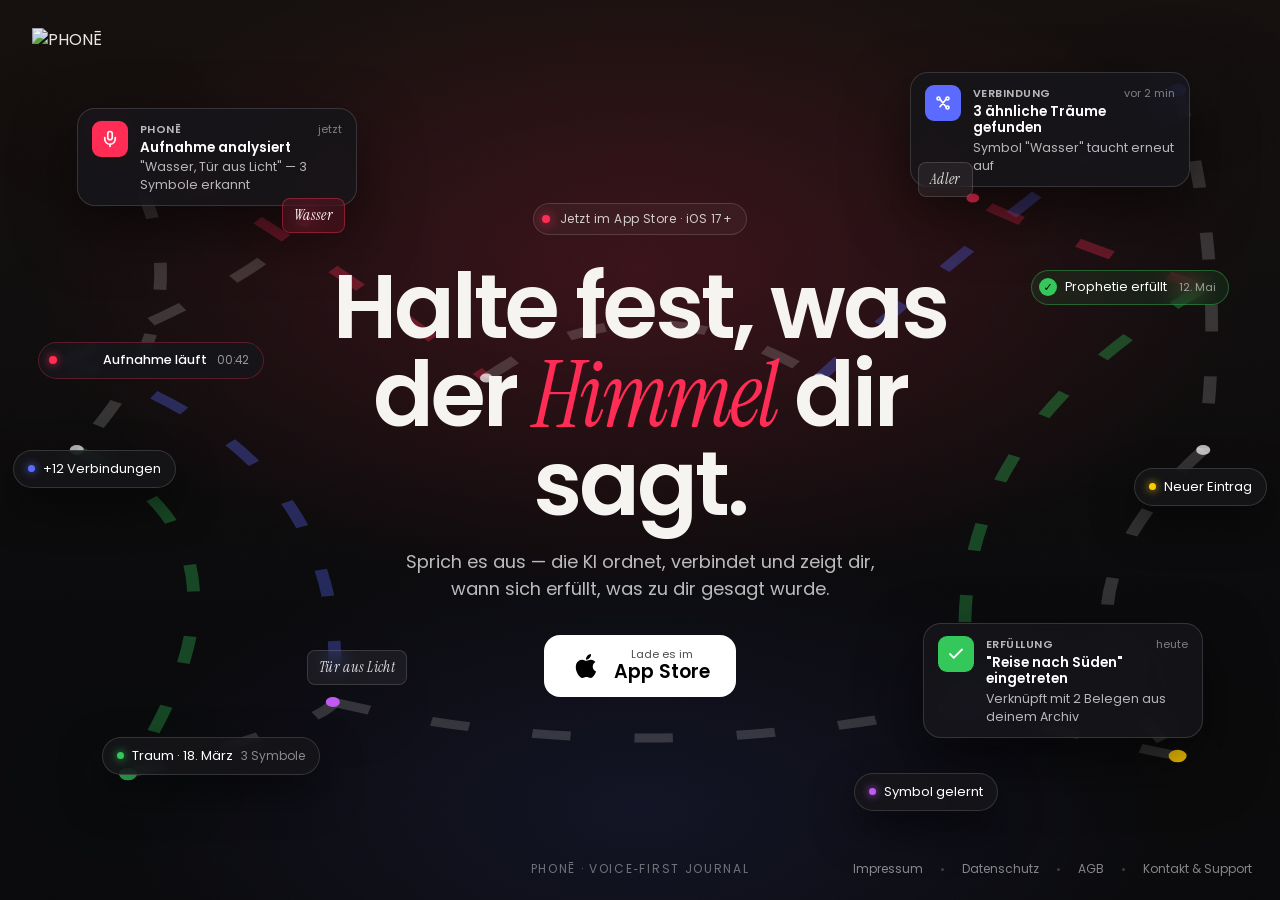
==== PHONE Landing.html @ b9393351 "Initial commit: PHONE landing page website Co-Authored-By: Claude Opus 4.6 <noreply@anthropic.com>" ====
<!doctype html>
<html lang="de">
<head>
<meta charset="utf-8">
<title>PHONĒ — Halte fest, was der Himmel dir sagt</title>
<meta name="viewport" content="width=device-width,initial-scale=1">
<meta name="description" content="PHONĒ — Halte fest, was der Himmel dir sagt. Verfügbar im App Store.">
<link rel="preconnect" href="https://fonts.googleapis.com">
<link rel="preconnect" href="https://fonts.gstatic.com" crossorigin>
<link href="https://fonts.googleapis.com/css2?family=Poppins:wght@300;400;500;600;700;800&family=Instrument+Serif:ital@0;1&display=swap" rel="stylesheet">
<style>
  :root {
    --bg: #0a0a0c;
    --text: #f5f4f1;
    --muted: #8a8a92;
    --line: rgba(255,255,255,.08);
    --line-2: rgba(255,255,255,.14);
    --brand: #FF2D55;
    --brand-soft: #ff4f72;
    --green: #34C759;
    --blue: #5B6BFF;
    --yellow: #FFCC00;
    --purple: #BF5AF2;
  }
  * { box-sizing: border-box; }
  html, body {
    margin: 0; padding: 0;
    height: 100%;
    overflow: hidden;
    background: var(--bg);
    color: var(--text);
  }
  body {
    font-family: "Poppins", -apple-system, system-ui, sans-serif;
    -webkit-font-smoothing: antialiased;
    line-height: 1.5;
  }
  a { color: inherit; text-decoration: none; }
  .serif { font-family: "Instrument Serif", "Times New Roman", serif; font-style: italic; font-weight: 400; }

  .stage {
    position: fixed; inset: 0;
    overflow: hidden;
    display: grid; place-items: center;
    background:
      radial-gradient(ellipse 80% 60% at 50% 30%, rgba(255,45,85,.18), transparent 60%),
      radial-gradient(ellipse 70% 50% at 50% 90%, rgba(91,107,255,.10), transparent 60%),
      linear-gradient(180deg, #15100e 0%, #0a0a0c 70%);
  }
  .stage::after {
    content: ''; position: absolute; inset: 0; pointer-events: none;
    opacity: .35;
    background-image: url("data:image/svg+xml;utf8,<svg xmlns='http://www.w3.org/2000/svg' width='200' height='200'><filter id='n'><feTurbulence baseFrequency='.9' numOctaves='2' stitchTiles='stitch'/><feColorMatrix values='0 0 0 0 1 0 0 0 0 1 0 0 0 0 1 0 0 0 .12 0'/></filter><rect width='100%25' height='100%25' filter='url(%23n)'/></svg>");
    mix-blend-mode: overlay;
  }

  /* Logo top-left */
  .top-logo {
    position: absolute; top: 28px; left: 32px;
    z-index: 50;
  }
  .top-logo img { height: 22px; opacity: .95; }

  /* Footer mark bottom */
  .bot-mark {
    position: absolute; bottom: 22px; left: 50%; transform: translateX(-50%);
    z-index: 50;
    color: rgba(255,255,255,.4);
    font-size: 12px; letter-spacing: .14em; text-transform: uppercase;
  }

  /* Footer links bottom-right */
  .foot-links {
    position: absolute; bottom: 22px; right: 28px;
    z-index: 50;
    display: flex; gap: 18px;
    font-size: 12px;
    color: rgba(255,255,255,.5);
  }
  .foot-links a {
    transition: color .2s ease;
    position: relative;
  }
  .foot-links a:hover { color: #fff; }
  .foot-links .sep {
    width: 3px; height: 3px; border-radius: 50%;
    background: rgba(255,255,255,.2);
    align-self: center;
  }

  /* Center content */
  .center {
    position: relative;
    z-index: 30;
    text-align: center;
    max-width: 760px;
    padding: 0 24px;
  }
  .eyebrow {
    display: inline-flex; align-items: center; gap: 10px;
    padding: 6px 14px 6px 8px;
    border: 1px solid var(--line-2);
    border-radius: 999px;
    background: rgba(255,255,255,.04);
    font-size: 12px; letter-spacing: .04em;
    color: rgba(255,255,255,.78);
    margin-bottom: 28px;
    backdrop-filter: blur(10px);
    -webkit-backdrop-filter: blur(10px);
  }
  .eyebrow .dot {
    width: 8px; height: 8px; border-radius: 50%; background: var(--brand);
    box-shadow: 0 0 12px var(--brand);
    animation: pulse 2s ease-in-out infinite;
  }
  @keyframes pulse { 0%,100% { opacity: 1 } 50% { opacity: .4 } }

  h1 {
    font-size: clamp(44px, 7vw, 96px);
    line-height: .98;
    font-weight: 600;
    letter-spacing: -.035em;
    margin: 0 0 22px;
    text-wrap: balance;
  }
  h1 .accent { color: var(--brand); }
  p.lead {
    font-size: clamp(15px, 1.4vw, 18px);
    color: rgba(255,255,255,.72);
    max-width: 520px;
    margin: 0 auto 32px;
    text-wrap: pretty;
  }

  .appstore-btn {
    display: inline-flex; align-items: center; gap: 12px;
    padding: 14px 26px;
    background: #fff; color: #000;
    border-radius: 16px;
    transition: transform .2s, box-shadow .2s;
  }
  .appstore-btn:hover { transform: translateY(-2px); box-shadow: 0 18px 40px rgba(255,255,255,.2); }
  .appstore-btn .small { font-size: 11px; line-height: 1; opacity: .7; }
  .appstore-btn .big { font-size: 19px; font-weight: 600; line-height: 1.1; margin-top: 2px; }

  /* Connection threads SVG layer */
  .threads {
    position: absolute; inset: 0;
    width: 100%; height: 100%;
    z-index: 5;
    pointer-events: none;
    overflow: visible;
  }
  .thread-line {
    fill: none;
    stroke: rgba(255,255,255,.16);
    stroke-width: 1;
    stroke-dasharray: 3 5;
    animation: dash 24s linear infinite;
  }
  .thread-line.brand { stroke: rgba(255,45,85,.32); }
  .thread-line.blue  { stroke: rgba(91,107,255,.32); }
  .thread-line.green { stroke: rgba(52,199,89,.32); }
  @keyframes dash { to { stroke-dashoffset: -200; } }
  .thread-dot {
    fill: rgba(255,255,255,.7);
    filter: drop-shadow(0 0 4px rgba(255,255,255,.6));
  }
  .thread-dot.brand { fill: var(--brand); filter: drop-shadow(0 0 6px var(--brand)); }
  .thread-dot.blue  { fill: var(--blue);  filter: drop-shadow(0 0 6px var(--blue)); }
  .thread-dot.green { fill: var(--green); filter: drop-shadow(0 0 6px var(--green)); }
  .thread-dot.yellow{ fill: var(--yellow); filter: drop-shadow(0 0 6px var(--yellow)); }
  .thread-dot.purple{ fill: var(--purple); filter: drop-shadow(0 0 6px var(--purple)); }

  /* Floating items — pills, labels, notifications */
  .floater {
    position: absolute;
    z-index: 10;
    will-change: transform;
    animation-name: drift;
    animation-timing-function: ease-in-out;
    animation-iteration-count: infinite;
    animation-direction: alternate;
  }
  @keyframes drift {
    0%   { transform: translate(0,0) rotate(var(--rot,0deg)); }
    50%  { transform: translate(var(--dx,8px), var(--dy,-10px)) rotate(calc(var(--rot,0deg) + var(--rotd,1deg))); }
    100% { transform: translate(calc(var(--dx,8px) * -.5), calc(var(--dy,-10px) * -1)) rotate(calc(var(--rot,0deg) - var(--rotd,1deg))); }
  }

  /* Notification card (stylized iOS) */
  .notif {
    width: 280px;
    background: rgba(22,22,26,.85);
    backdrop-filter: blur(20px) saturate(140%);
    -webkit-backdrop-filter: blur(20px) saturate(140%);
    border: 1px solid var(--line-2);
    border-radius: 18px;
    padding: 12px 14px;
    display: flex; align-items: flex-start; gap: 12px;
    box-shadow: 0 24px 60px rgba(0,0,0,.55);
  }
  .notif .ic {
    width: 36px; height: 36px;
    border-radius: 9px;
    flex-shrink: 0;
    display: grid; place-items: center;
    background: var(--brand);
  }
  .notif .ic.blue { background: var(--blue); }
  .notif .ic.green { background: var(--green); }
  .notif .ic svg { width: 18px; height: 18px; }
  .notif .body { flex: 1; min-width: 0; }
  .notif .row { display: flex; justify-content: space-between; align-items: baseline; gap: 8px; }
  .notif .app { font-size: 11px; font-weight: 600; letter-spacing: .04em; color: rgba(255,255,255,.7); text-transform: uppercase; }
  .notif .time { font-size: 11px; color: rgba(255,255,255,.45); flex-shrink: 0; }
  .notif .title { font-size: 13.5px; font-weight: 600; color: #fff; margin-top: 2px; line-height: 1.25; }
  .notif .msg { font-size: 12.5px; color: rgba(255,255,255,.7); margin-top: 2px; line-height: 1.4;
    overflow: hidden; display: -webkit-box; -webkit-line-clamp: 2; -webkit-box-orient: vertical; }

  /* Pill / chip */
  .pill {
    display: inline-flex; align-items: center; gap: 8px;
    padding: 8px 14px;
    border-radius: 999px;
    background: rgba(22,22,26,.82);
    backdrop-filter: blur(14px);
    -webkit-backdrop-filter: blur(14px);
    border: 1px solid var(--line-2);
    font-size: 13px; color: #fff;
    box-shadow: 0 18px 40px rgba(0,0,0,.5);
    white-space: nowrap;
  }
  .pill .pdot {
    width: 7px; height: 7px; border-radius: 50%;
    background: var(--brand);
    box-shadow: 0 0 8px var(--brand);
  }
  .pill.blue   .pdot { background: var(--blue);   box-shadow: 0 0 8px var(--blue); }
  .pill.green  .pdot { background: var(--green);  box-shadow: 0 0 8px var(--green); }
  .pill.yellow .pdot { background: var(--yellow); box-shadow: 0 0 8px var(--yellow); }
  .pill.purple .pdot { background: var(--purple); box-shadow: 0 0 8px var(--purple); }
  .pill .meta { color: rgba(255,255,255,.5); font-size: 12px; }

  /* Label tag — looks like a category tag */
  .label-tag {
    display: inline-flex; align-items: center; gap: 6px;
    padding: 5px 11px;
    border-radius: 8px;
    background: rgba(255,255,255,.06);
    border: 1px solid var(--line-2);
    font-size: 12px;
    letter-spacing: .02em;
    color: rgba(255,255,255,.85);
    backdrop-filter: blur(10px);
    -webkit-backdrop-filter: blur(10px);
    font-family: "Instrument Serif", serif;
    font-style: italic;
    font-size: 15px;
  }
  .label-tag.brand { color: #fff; background: rgba(255,45,85,.14); border-color: rgba(255,45,85,.4); }

  /* Mini chip with check (fulfilled prophecy) */
  .check-chip {
    display: inline-flex; align-items: center; gap: 8px;
    padding: 7px 12px 7px 7px;
    background: rgba(52,199,89,.1);
    border: 1px solid rgba(52,199,89,.4);
    border-radius: 999px;
    font-size: 12.5px; color: #fff;
    backdrop-filter: blur(10px);
    -webkit-backdrop-filter: blur(10px);
  }
  .check-chip .ck {
    width: 18px; height: 18px; border-radius: 50%;
    background: var(--green); color: #000;
    display: grid; place-items: center;
    font-weight: 800; font-size: 11px;
    flex-shrink: 0;
  }
  .check-chip .meta { color: rgba(255,255,255,.55); font-size: 11px; margin-left: 4px; }

  /* Waveform mini */
  .wave-chip {
    display: inline-flex; align-items: center; gap: 10px;
    padding: 8px 14px 8px 10px;
    background: rgba(22,22,26,.85);
    border: 1px solid rgba(255,45,85,.3);
    border-radius: 999px;
    backdrop-filter: blur(14px);
    -webkit-backdrop-filter: blur(14px);
  }
  .wave-chip .rec {
    width: 8px; height: 8px; border-radius: 50%;
    background: var(--brand);
    box-shadow: 0 0 10px var(--brand);
    animation: pulse 1.4s ease-in-out infinite;
  }
  .wave-chip .wave-bars {
    display: flex; align-items: center; gap: 2px;
    height: 14px;
  }
  .wave-chip .wave-bars span {
    width: 2px; background: var(--brand-soft); border-radius: 2px;
    animation: wbar 1.2s ease-in-out infinite;
  }
  @keyframes wbar { 0%,100% { height: 20%; } 50% { height: 100%; } }
  .wave-chip .label { font-size: 12.5px; color: #fff; font-weight: 500; }
  .wave-chip .time { font-family: "Poppins"; font-size: 11.5px; color: rgba(255,255,255,.55); font-variant-numeric: tabular-nums; }

  /* Position helpers — desktop */
  .f1 { top: 12%; left: 6%;   --dx: 12px;  --dy: -14px; --rot: -3deg; --rotd: 1.2deg; animation-duration: 9s; }
  .f2 { top: 8%;  right: 7%;  --dx: -10px; --dy: -12px; --rot: 4deg;  --rotd: 1.5deg; animation-duration: 11s; }
  .f3 { top: 38%; left: 3%;   --dx: 14px;  --dy: 8px;   --rot: -6deg; --rotd: 1.8deg; animation-duration: 8.5s; }
  .f4 { top: 30%; right: 4%;  --dx: -12px; --dy: 10px;  --rot: 5deg;  --rotd: 1.5deg; animation-duration: 10s; }
  .f5 { bottom: 14%; left: 8%; --dx: 10px; --dy: -10px; --rot: -4deg; --rotd: 1.3deg; animation-duration: 12s; }
  .f6 { bottom: 18%; right: 6%; --dx: -14px; --dy: -8px; --rot: 6deg; --rotd: 1.6deg; animation-duration: 9.5s; }
  .f7 { top: 22%; left: 22%;  --dx: 8px;   --dy: -8px;  --rot: -8deg; --rotd: 2deg;  animation-duration: 13s; }
  .f8 { top: 18%; right: 24%; --dx: -8px;  --dy: 10px;  --rot: 7deg;  --rotd: 1.6deg; animation-duration: 10.5s; }
  .f9 { bottom: 24%; left: 24%; --dx: 10px; --dy: 10px; --rot: -5deg; --rotd: 1.4deg; animation-duration: 11.5s; }
  .f10{ bottom: 10%; right: 22%; --dx: -10px; --dy: 8px; --rot: 4deg; --rotd: 1.6deg; animation-duration: 9s; }
  .f11{ top: 50%; left: 1%;   --dx: 8px;   --dy: -12px; --rot: -10deg; --rotd: 1deg; animation-duration: 14s; }
  .f12{ top: 52%; right: 1%;  --dx: -8px;  --dy: -10px; --rot: 8deg;  --rotd: 1deg; animation-duration: 13s; }

  /* ─── Tablet ─── */
  @media (max-width: 980px) {
    .top-logo { top: 22px; left: 22px; }
    .top-logo img { height: 20px; }
    .notif { width: 240px; }
    .f7, .f8, .f9, .f10 { display: none; }
    .f1 { top: 6%;  left: 4%; }
    .f2 { top: 4%;  right: 4%; }
    .f3 { top: 34%; left: -2%; }
    .f4 { top: 28%; right: -2%; }
    .f5 { bottom: 10%; left: 2%; }
    .f6 { bottom: 12%; right: 2%; }
    .f11{ top: 56%; left: -4%; }
    .f12{ top: 58%; right: -4%; }
  }

  /* ─── Mobile ─── */
  @media (max-width: 640px) {
    .center { padding: 0 18px; max-width: 100%; }
    h1 { font-size: clamp(34px, 11vw, 56px); margin-bottom: 18px; line-height: 1; }
    p.lead { font-size: 14.5px; margin-bottom: 26px; max-width: 360px; }
    .eyebrow { font-size: 11px; margin-bottom: 22px; padding: 5px 12px 5px 7px; }
    .appstore-btn { padding: 12px 22px; gap: 10px; }
    .appstore-btn svg { width: 26px; height: 26px; }
    .appstore-btn .big { font-size: 17px; }

    .top-logo { top: 18px; left: 18px; }
    .top-logo img { height: 18px; }
    .bot-mark { display: none; }
    .foot-links {
      bottom: 14px; right: 14px; left: 14px;
      justify-content: center;
      flex-wrap: wrap; gap: 10px;
      font-size: 10.5px;
    }
    .foot-links .sep { width: 2px; height: 2px; }

    /* Compact floaters: smaller notif, tighter pills */
    .notif { width: 180px; padding: 9px 10px; gap: 9px; border-radius: 14px; }
    .notif .ic { width: 28px; height: 28px; border-radius: 7px; }
    .notif .ic svg { width: 14px; height: 14px; }
    .notif .app { font-size: 9.5px; }
    .notif .time { font-size: 9.5px; }
    .notif .title { font-size: 11.5px; }
    .notif .msg { font-size: 10.5px; -webkit-line-clamp: 2; }
    .pill { font-size: 11px; padding: 6px 11px; gap: 6px; }
    .pill .pdot { width: 6px; height: 6px; }
    .pill .meta { font-size: 10px; }
    .label-tag { font-size: 13px; padding: 4px 10px; }
    .check-chip { font-size: 11px; padding: 5px 10px 5px 5px; }
    .check-chip .ck { width: 16px; height: 16px; font-size: 10px; }
    .check-chip .meta { font-size: 10px; }
    .wave-chip { padding: 6px 11px 6px 8px; gap: 7px; }
    .wave-chip .label { font-size: 11px; }
    .wave-chip .time { font-size: 10px; }
    .wave-chip .wave-bars { height: 11px; }

    /* Hide secondary clutter on phones — keep frame readable */
    .f7, .f8, .f9, .f10, .f11, .f12 { display: none; }

    /* 4 floaters at the corners + 2 mid-edges, hugging the edges */
    .f1 { top: 9%;  left: 3%;  --dx: 6px;  --dy: -8px; }
    .f2 { top: 7%;  right: 3%; --dx: -6px; --dy: -8px; }
    .f3 { top: 42%; left: -22%; --dx: 8px; --dy: 6px; }   /* peek in from edge */
    .f4 { top: 38%; right: -22%; --dx: -8px; --dy: 6px; }
    .f5 { bottom: 8%; left: 3%;  --dx: 6px; --dy: -6px; }
    .f6 { bottom: 10%; right: 3%; --dx: -6px; --dy: -6px; }
  }

  /* ─── Very small / portrait phones ─── */
  @media (max-width: 400px) {
    h1 { font-size: clamp(30px, 11vw, 44px); }
    .notif { width: 160px; }
    .f3, .f4 { display: none; }
    .f1 { top: 7%; left: 2%; }
    .f2 { top: 5%; right: 2%; }
    .f5 { bottom: 7%; left: 2%; }
    .f6 { bottom: 9%; right: 2%; }
  }

  /* ─── Short viewports (landscape phones) ─── */
  @media (max-height: 640px) and (max-width: 900px) {
    .center { transform: scale(.92); }
    h1 { margin-bottom: 14px; }
    p.lead { margin-bottom: 20px; }
    .eyebrow { margin-bottom: 16px; }
  }
</style>
</head>
<body>

<div class="stage" data-screen-label="01 Hero">

  <a href="#" class="top-logo">
    <img src="assets/landing/logo_schrift_weis.png" alt="PHONĒ">
  </a>

  <!-- Connection threads (SVG) -->
  <svg class="threads" viewBox="0 0 100 100" preserveAspectRatio="none">
    <!-- left side threads -->
    <path class="thread-line brand" d="M 8 14 Q 25 28, 38 42" />
    <path class="thread-line"       d="M 8 14 Q 18 32, 6 50" />
    <path class="thread-line green" d="M 6 50 Q 22 60, 10 86" />
    <path class="thread-line"       d="M 5 40 Q 22 30, 24 24" />
    <path class="thread-line blue"  d="M 5 40 Q 28 50, 26 78" />
    <path class="thread-line"       d="M 10 86 Q 26 80, 26 78" />

    <!-- right side threads -->
    <path class="thread-line blue"  d="M 92 10 Q 78 24, 64 42" />
    <path class="thread-line"       d="M 92 10 Q 96 30, 94 50" />
    <path class="thread-line"       d="M 94 50 Q 80 68, 92 84" />
    <path class="thread-line brand" d="M 94 32 Q 78 24, 76 22" />
    <path class="thread-line green" d="M 94 32 Q 72 50, 76 78" />
    <path class="thread-line"       d="M 92 84 Q 78 80, 76 78" />

    <!-- cross-connectors top to center area -->
    <path class="thread-line"       d="M 38 42 Q 50 30, 64 42" />
    <path class="thread-line"       d="M 26 78 Q 50 86, 76 78" />

    <!-- dots at thread joints -->
    <circle class="thread-dot brand"  cx="8"  cy="14" r=".7"/>
    <circle class="thread-dot"        cx="6"  cy="50" r=".55"/>
    <circle class="thread-dot green"  cx="10" cy="86" r=".7"/>
    <circle class="thread-dot blue"   cx="92" cy="10" r=".7"/>
    <circle class="thread-dot"        cx="94" cy="50" r=".55"/>
    <circle class="thread-dot yellow" cx="92" cy="84" r=".7"/>
    <circle class="thread-dot"        cx="38" cy="42" r=".5"/>
    <circle class="thread-dot"        cx="64" cy="42" r=".5"/>
    <circle class="thread-dot purple" cx="26" cy="78" r=".55"/>
    <circle class="thread-dot purple" cx="76" cy="78" r=".55"/>
    <circle class="thread-dot brand"  cx="24" cy="24" r=".5"/>
    <circle class="thread-dot brand"  cx="76" cy="22" r=".5"/>
  </svg>

  <!-- ── Floating items ── -->

  <!-- Top-left: notification -->
  <div class="floater f1">
    <div class="notif">
      <div class="ic">
        <svg viewBox="0 0 24 24" fill="none" stroke="#fff" stroke-width="2.2" stroke-linecap="round" stroke-linejoin="round"><rect x="9" y="2" width="6" height="11" rx="3"/><path d="M5 10v2a7 7 0 0 0 14 0v-2"/><line x1="12" y1="19" x2="12" y2="22"/></svg>
      </div>
      <div class="body">
        <div class="row">
          <span class="app">PHONĒ</span>
          <span class="time">jetzt</span>
        </div>
        <div class="title">Aufnahme analysiert</div>
        <div class="msg">"Wasser, Tür aus Licht" — 3 Symbole erkannt</div>
      </div>
    </div>
  </div>

  <!-- Top-right: notification (connection) -->
  <div class="floater f2">
    <div class="notif">
      <div class="ic blue">
        <svg viewBox="0 0 24 24" fill="none" stroke="#fff" stroke-width="2.2" stroke-linecap="round"><circle cx="6" cy="6" r="2"/><circle cx="18" cy="18" r="2"/><circle cx="18" cy="6" r="2"/><path d="m8 7 8 10M16 7 8 17"/></svg>
      </div>
      <div class="body">
        <div class="row">
          <span class="app">Verbindung</span>
          <span class="time">vor 2 min</span>
        </div>
        <div class="title">3 ähnliche Träume gefunden</div>
        <div class="msg">Symbol "Wasser" taucht erneut auf</div>
      </div>
    </div>
  </div>

  <!-- Mid-left: wave chip (recording) -->
  <div class="floater f3">
    <div class="wave-chip">
      <span class="rec"></span>
      <div class="wave-bars">
        <span style="animation-delay:0s"></span>
        <span style="animation-delay:.1s"></span>
        <span style="animation-delay:.2s"></span>
        <span style="animation-delay:.3s"></span>
        <span style="animation-delay:.15s"></span>
        <span style="animation-delay:.05s"></span>
        <span style="animation-delay:.25s"></span>
      </div>
      <span class="label">Aufnahme läuft</span>
      <span class="time">00:42</span>
    </div>
  </div>

  <!-- Mid-right: check chip (fulfilled) -->
  <div class="floater f4">
    <div class="check-chip">
      <span class="ck">✓</span>
      <span>Prophetie erfüllt</span>
      <span class="meta">12. Mai</span>
    </div>
  </div>

  <!-- Bottom-left: pill -->
  <div class="floater f5">
    <div class="pill green">
      <span class="pdot"></span>
      <span>Traum · 18. März</span>
      <span class="meta">3 Symbole</span>
    </div>
  </div>

  <!-- Bottom-right: notification (assistant) -->
  <div class="floater f6">
    <div class="notif">
      <div class="ic green">
        <svg viewBox="0 0 24 24" fill="none" stroke="#fff" stroke-width="2.4" stroke-linecap="round" stroke-linejoin="round"><polyline points="20 6 9 17 4 12"/></svg>
      </div>
      <div class="body">
        <div class="row">
          <span class="app">Erfüllung</span>
          <span class="time">heute</span>
        </div>
        <div class="title">"Reise nach Süden" eingetreten</div>
        <div class="msg">Verknüpft mit 2 Belegen aus deinem Archiv</div>
      </div>
    </div>
  </div>

  <!-- Inner pills: serif tags -->
  <div class="floater f7">
    <div class="label-tag brand">Wasser</div>
  </div>
  <div class="floater f8">
    <div class="label-tag">Adler</div>
  </div>
  <div class="floater f9">
    <div class="label-tag">Tür aus Licht</div>
  </div>
  <div class="floater f10">
    <div class="pill purple">
      <span class="pdot"></span>
      <span>Symbol gelernt</span>
    </div>
  </div>

  <!-- Far-edge minor pills -->
  <div class="floater f11">
    <div class="pill blue">
      <span class="pdot"></span>
      <span>+12 Verbindungen</span>
    </div>
  </div>
  <div class="floater f12">
    <div class="pill yellow">
      <span class="pdot"></span>
      <span>Neuer Eintrag</span>
    </div>
  </div>

  <!-- Center content -->
  <div class="center">
    <div class="eyebrow">
      <span class="dot"></span>
      <span>Jetzt im App Store · iOS 17+</span>
    </div>
    <h1>
      Halte fest, was<br>
      der <span class="serif accent">Himmel</span> dir sagt.
    </h1>
    <p class="lead">
      Sprich es aus — die KI ordnet, verbindet und zeigt dir, wann sich erfüllt, was zu dir gesagt wurde.
    </p>
    <a href="#" class="appstore-btn">
      <svg width="32" height="32" viewBox="0 0 24 24" fill="#000"><path d="M17.05 20.28c-.98.95-2.05.8-3.08.35-1.09-.46-2.09-.48-3.24 0-1.44.62-2.2.44-3.06-.35C2.79 15.25 3.51 7.59 9.05 7.31c1.35.07 2.29.74 3.08.8 1.18-.24 2.31-.93 3.57-.84 1.51.12 2.65.72 3.4 1.8-3.12 1.87-2.38 5.98.48 7.13-.57 1.5-1.31 2.99-2.54 4.09zM12.03 7.25c-.15-2.23 1.66-4.07 3.74-4.25.29 2.58-2.34 4.5-3.74 4.25z"/></svg>
      <div>
        <div class="small">Lade es im</div>
        <div class="big">App Store</div>
      </div>
    </a>
  </div>

  <div class="bot-mark">PHONĒ · Voice‑first Journal</div>

  <div class="foot-links">
    <a href="legal/impressum.html">Impressum</a>
    <span class="sep"></span>
    <a href="legal/datenschutz.html">Datenschutz</a>
    <span class="sep"></span>
    <a href="legal/agb.html">AGB</a>
    <span class="sep"></span>
    <a href="legal/kontakt.html">Kontakt &amp; Support</a>
  </div>

</div>

</body>
</html>
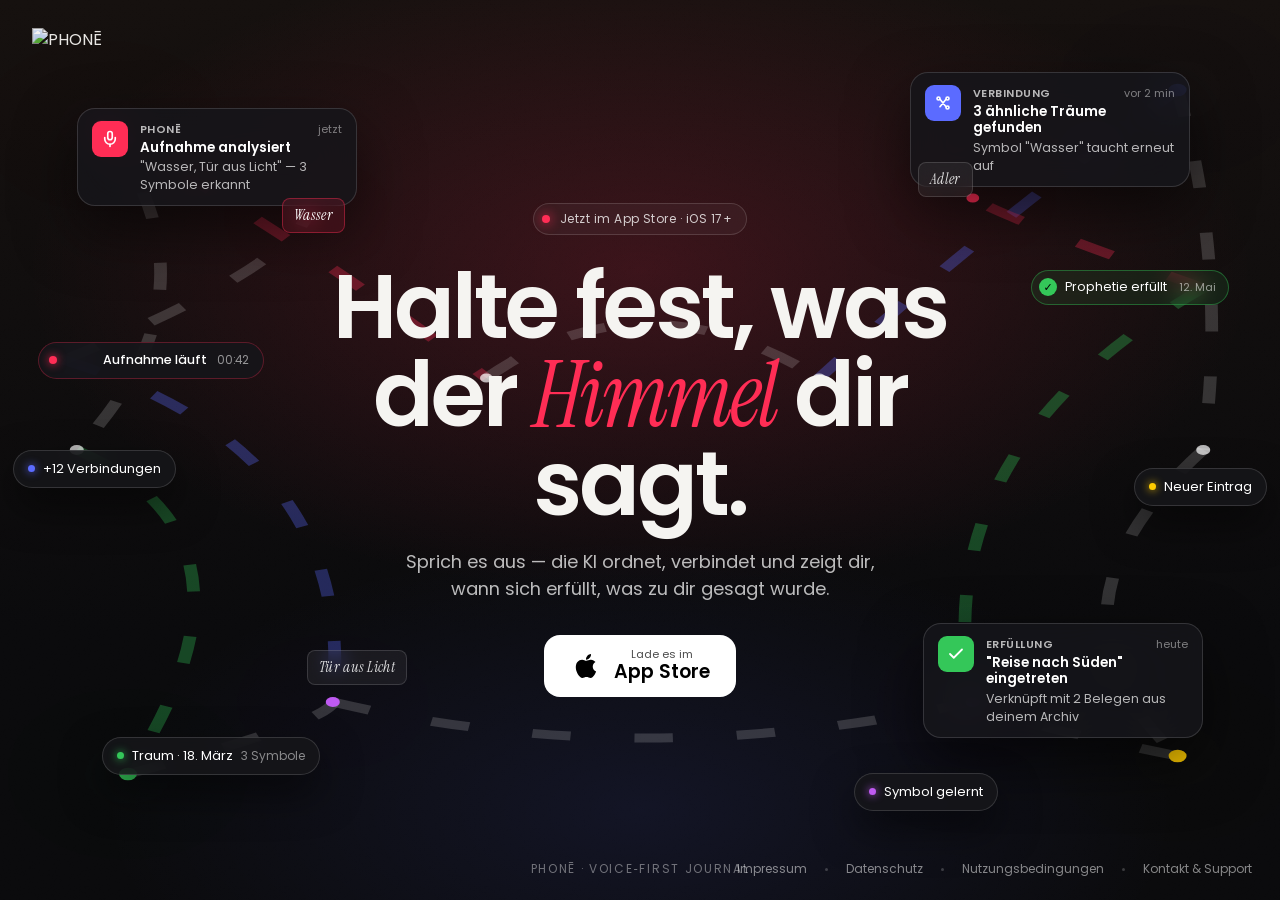
==== commit 82db4f18: "Fix legal pages with correct Notion data and add App Store link - Impressum: correct address (Garten" ====
--- a/PHONE Landing.html
+++ b/PHONE Landing.html
@@ -589,7 +589,7 @@
     <p class="lead">
       Sprich es aus — die KI ordnet, verbindet und zeigt dir, wann sich erfüllt, was zu dir gesagt wurde.
     </p>
-    <a href="#" class="appstore-btn">
+    <a href="https://apps.apple.com/de/app/phonē-träume-prophetien/id6746813152" class="appstore-btn">
       <svg width="32" height="32" viewBox="0 0 24 24" fill="#000"><path d="M17.05 20.28c-.98.95-2.05.8-3.08.35-1.09-.46-2.09-.48-3.24 0-1.44.62-2.2.44-3.06-.35C2.79 15.25 3.51 7.59 9.05 7.31c1.35.07 2.29.74 3.08.8 1.18-.24 2.31-.93 3.57-.84 1.51.12 2.65.72 3.4 1.8-3.12 1.87-2.38 5.98.48 7.13-.57 1.5-1.31 2.99-2.54 4.09zM12.03 7.25c-.15-2.23 1.66-4.07 3.74-4.25.29 2.58-2.34 4.5-3.74 4.25z"/></svg>
       <div>
         <div class="small">Lade es im</div>
@@ -605,7 +605,7 @@
     <span class="sep"></span>
     <a href="legal/datenschutz.html">Datenschutz</a>
     <span class="sep"></span>
-    <a href="legal/agb.html">AGB</a>
+    <a href="legal/agb.html">Nutzungsbedingungen</a>
     <span class="sep"></span>
     <a href="legal/kontakt.html">Kontakt &amp; Support</a>
   </div>
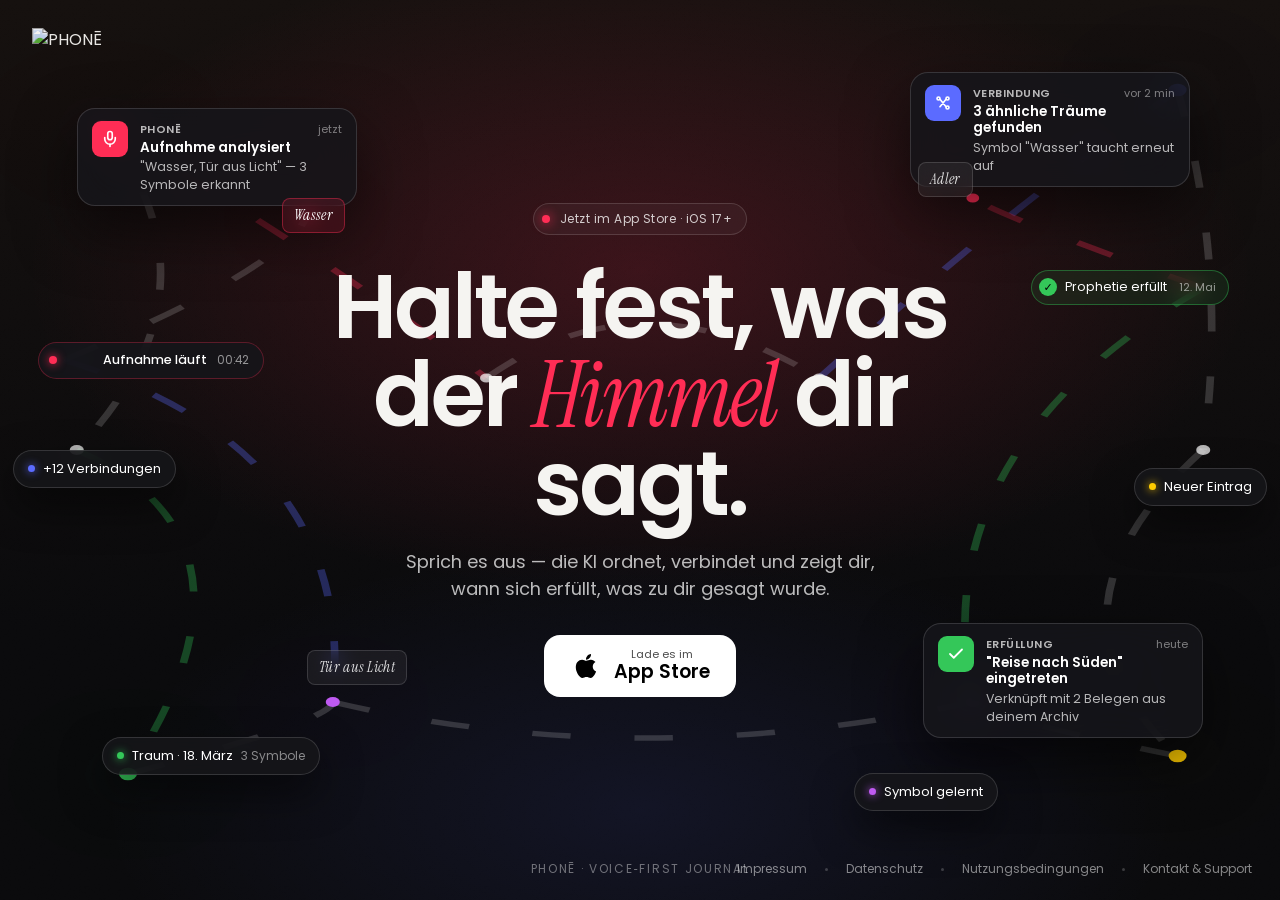
==== commit e1e5d198: "Make connection thread lines slightly thinner (1 → 0.6) Co-Authored-By: Claude Opus 4.6 <noreply@ant" ====
--- a/PHONE Landing.html
+++ b/PHONE Landing.html
@@ -154,9 +154,9 @@
   .thread-line {
     fill: none;
     stroke: rgba(255,255,255,.16);
-    stroke-width: 1;
+    stroke-width: .6;
     stroke-dasharray: 3 5;
-    animation: dash 24s linear infinite;
+    animation: dash 90s linear infinite;
   }
   .thread-line.brand { stroke: rgba(255,45,85,.32); }
   .thread-line.blue  { stroke: rgba(91,107,255,.32); }
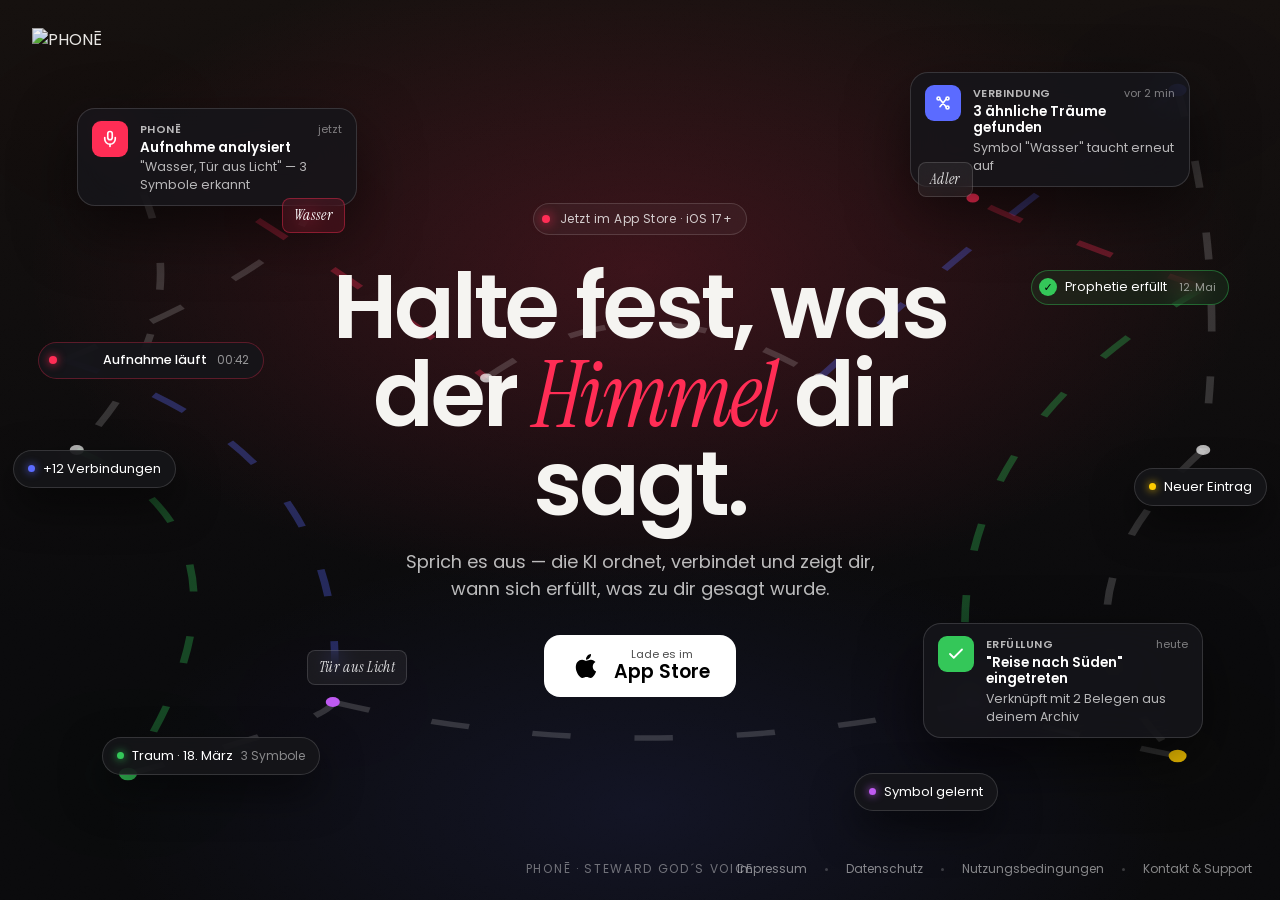
==== commit 14b4f9f2: "Update tagline to "Steward God's Voice" Co-Authored-By: Claude Opus 4.6 <noreply@anthropic.com>" ====
--- a/PHONE Landing.html
+++ b/PHONE Landing.html
@@ -598,7 +598,7 @@
     </a>
   </div>
 
-  <div class="bot-mark">PHONĒ · Voice‑first Journal</div>
+  <div class="bot-mark">PHONĒ · Steward God´s Voice</div>
 
   <div class="foot-links">
     <a href="legal/impressum.html">Impressum</a>
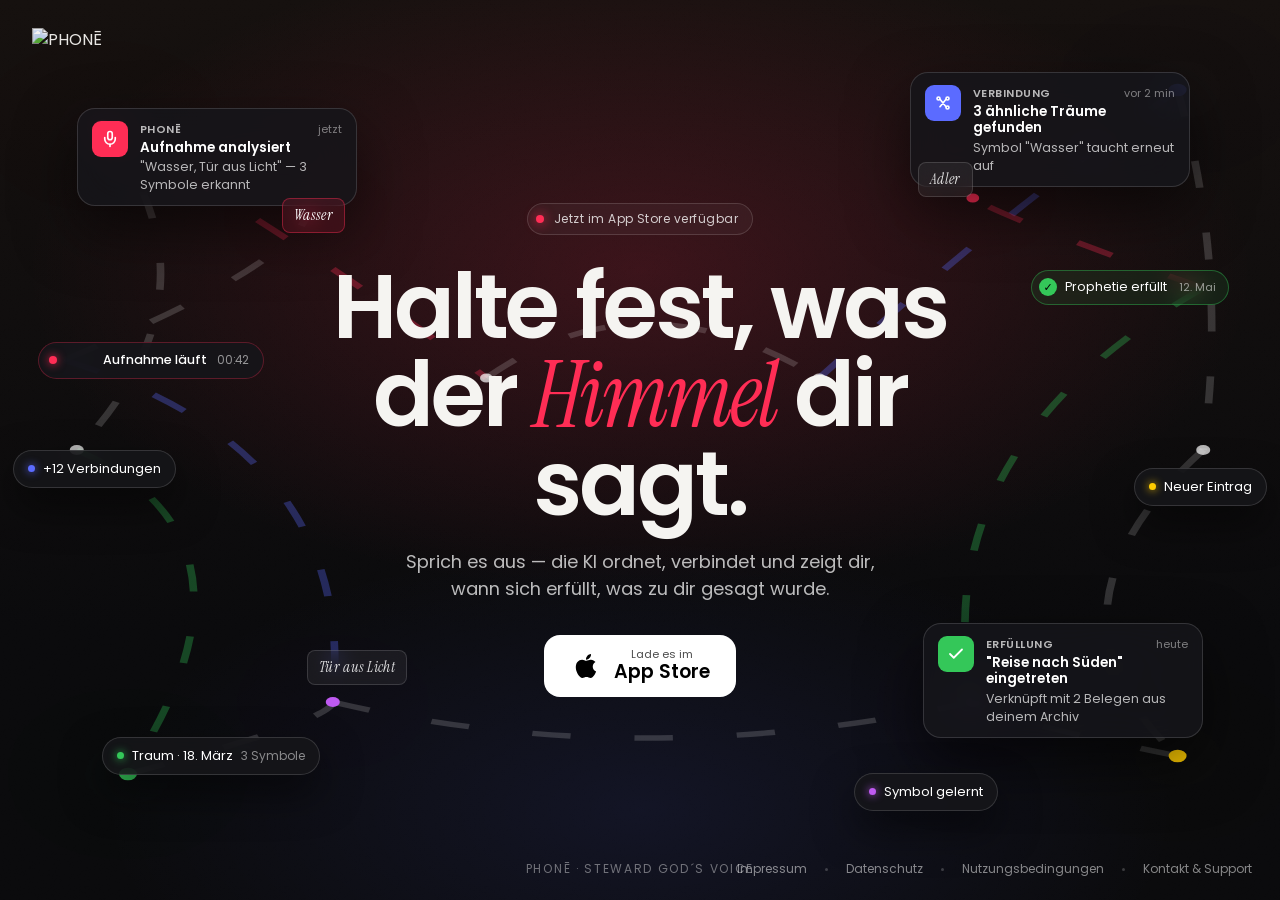
==== commit aa6baadf: "Simplify eyebrow text, remove iOS 17+ requirement Co-Authored-By: Claude Opus 4.6 <noreply@anthropic" ====
--- a/PHONE Landing.html
+++ b/PHONE Landing.html
@@ -580,7 +580,7 @@
   <div class="center">
     <div class="eyebrow">
       <span class="dot"></span>
-      <span>Jetzt im App Store · iOS 17+</span>
+      <span>Jetzt im App Store verfügbar</span>
     </div>
     <h1>
       Halte fest, was<br>
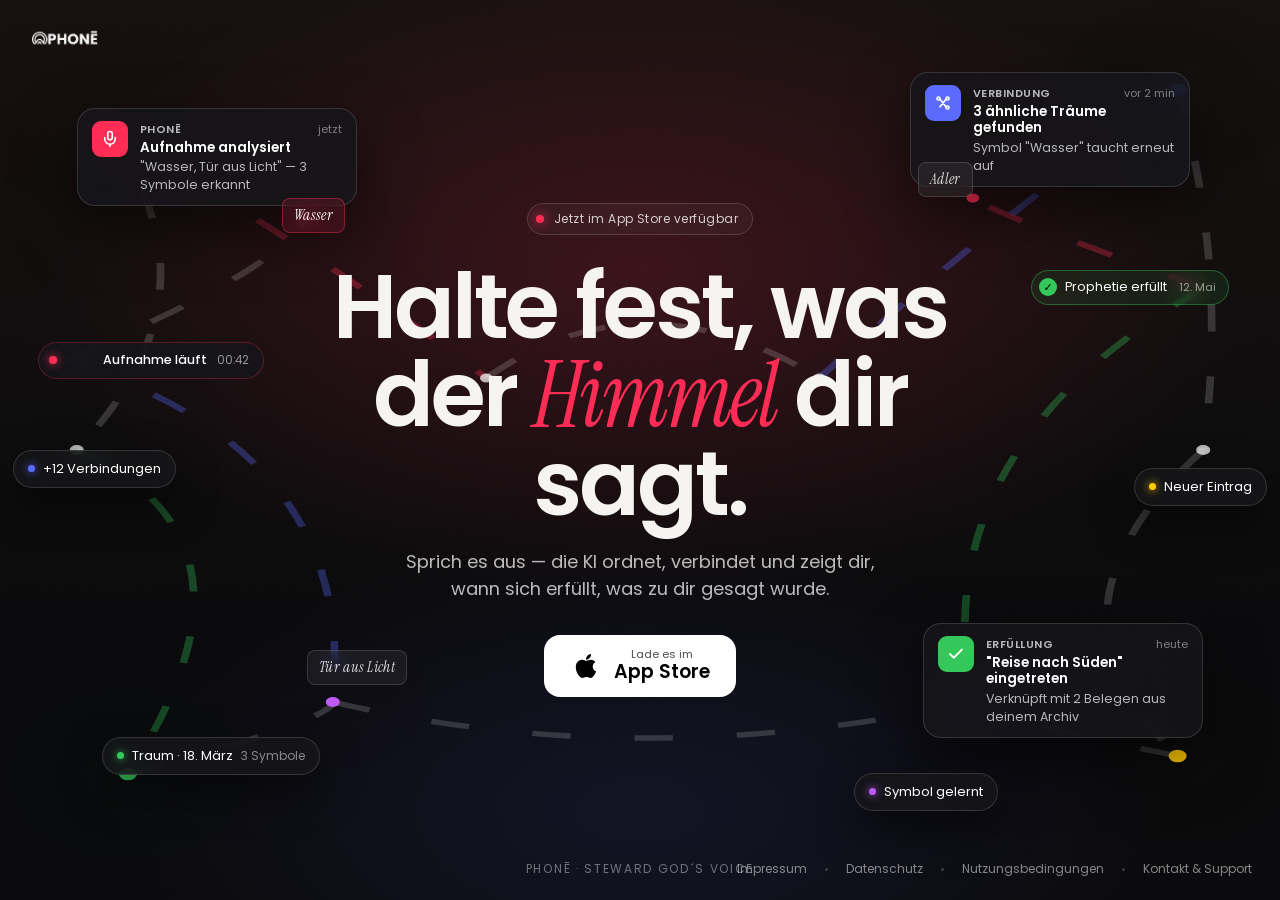
==== commit 372c7079: "Fix logo path (assets/landing/ → assets/) Co-Authored-By: Claude Opus 4.6 <noreply@anthropic.com>" ====
--- a/PHONE Landing.html
+++ b/PHONE Landing.html
@@ -416,7 +416,7 @@
 <div class="stage" data-screen-label="01 Hero">
 
   <a href="#" class="top-logo">
-    <img src="assets/landing/logo_schrift_weis.png" alt="PHONĒ">
+    <img src="assets/logo_schrift_weis.png" alt="PHONĒ">
   </a>
 
   <!-- Connection threads (SVG) -->
